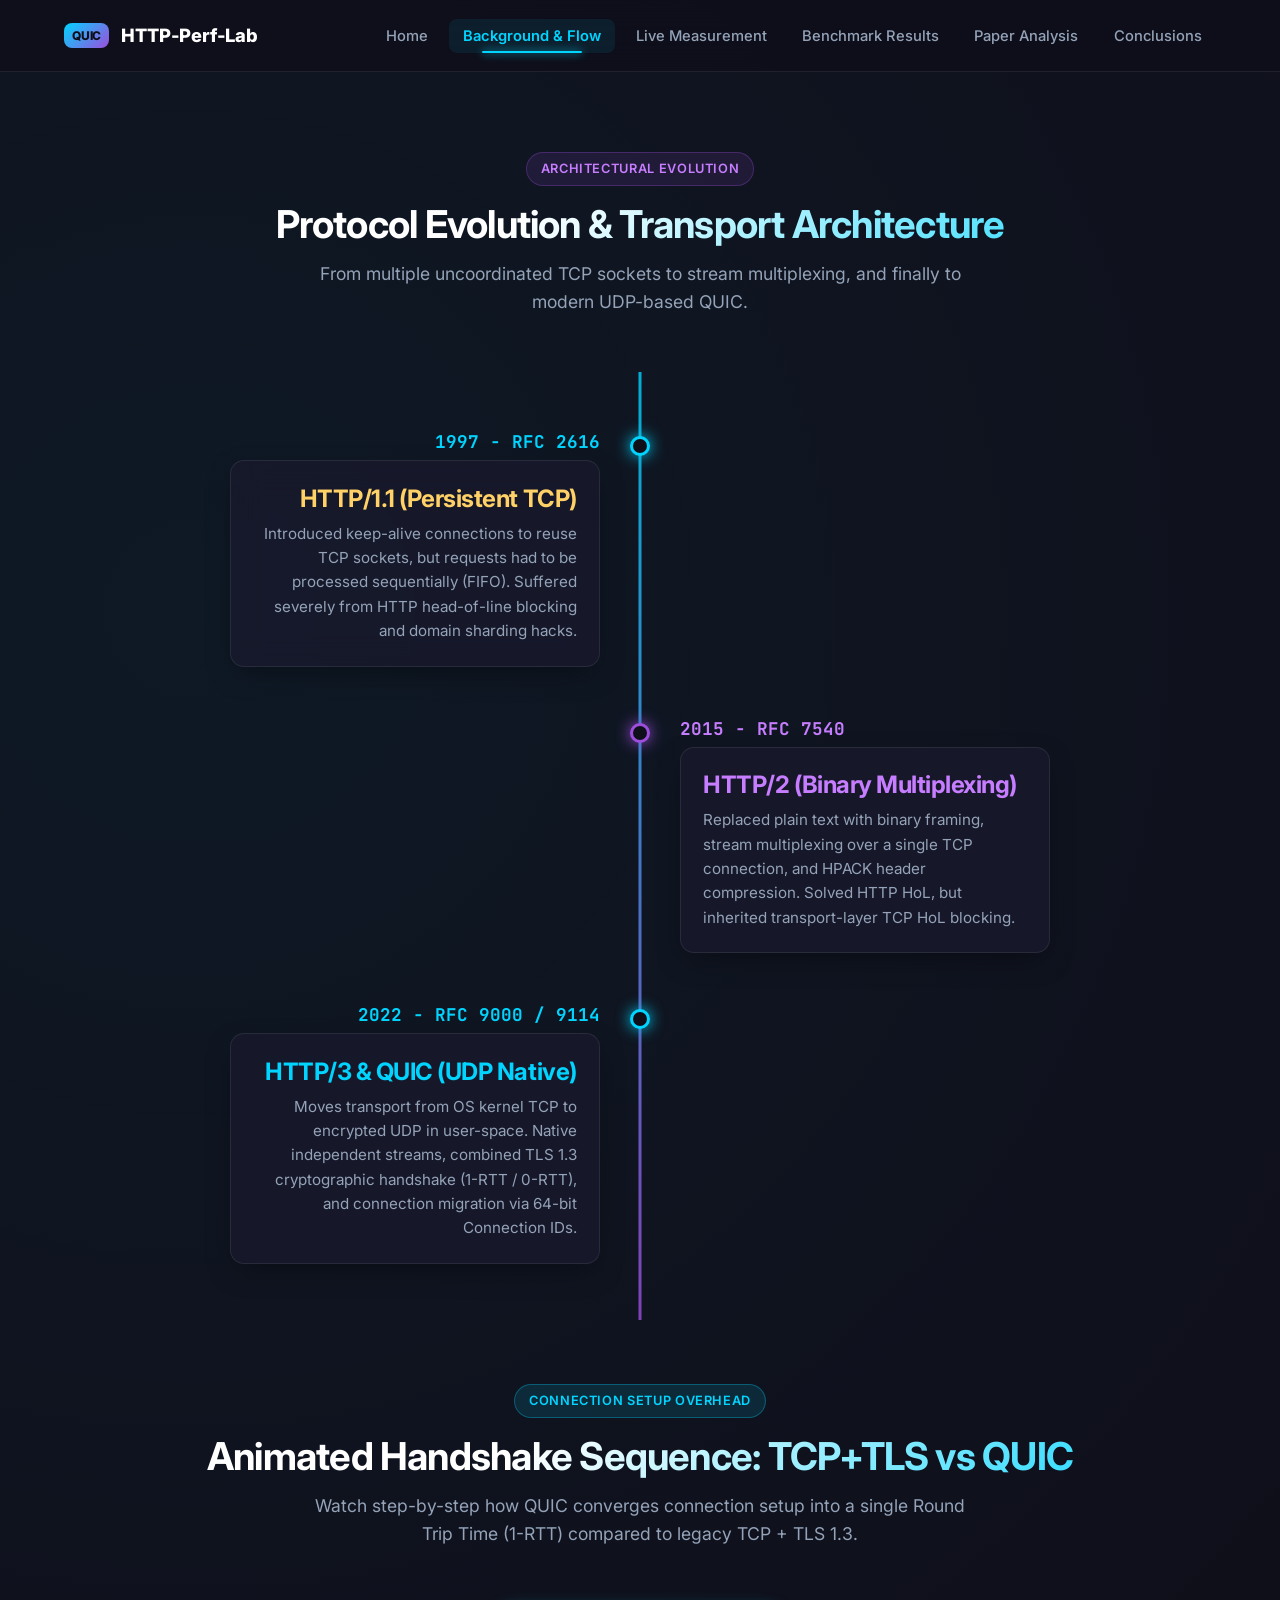
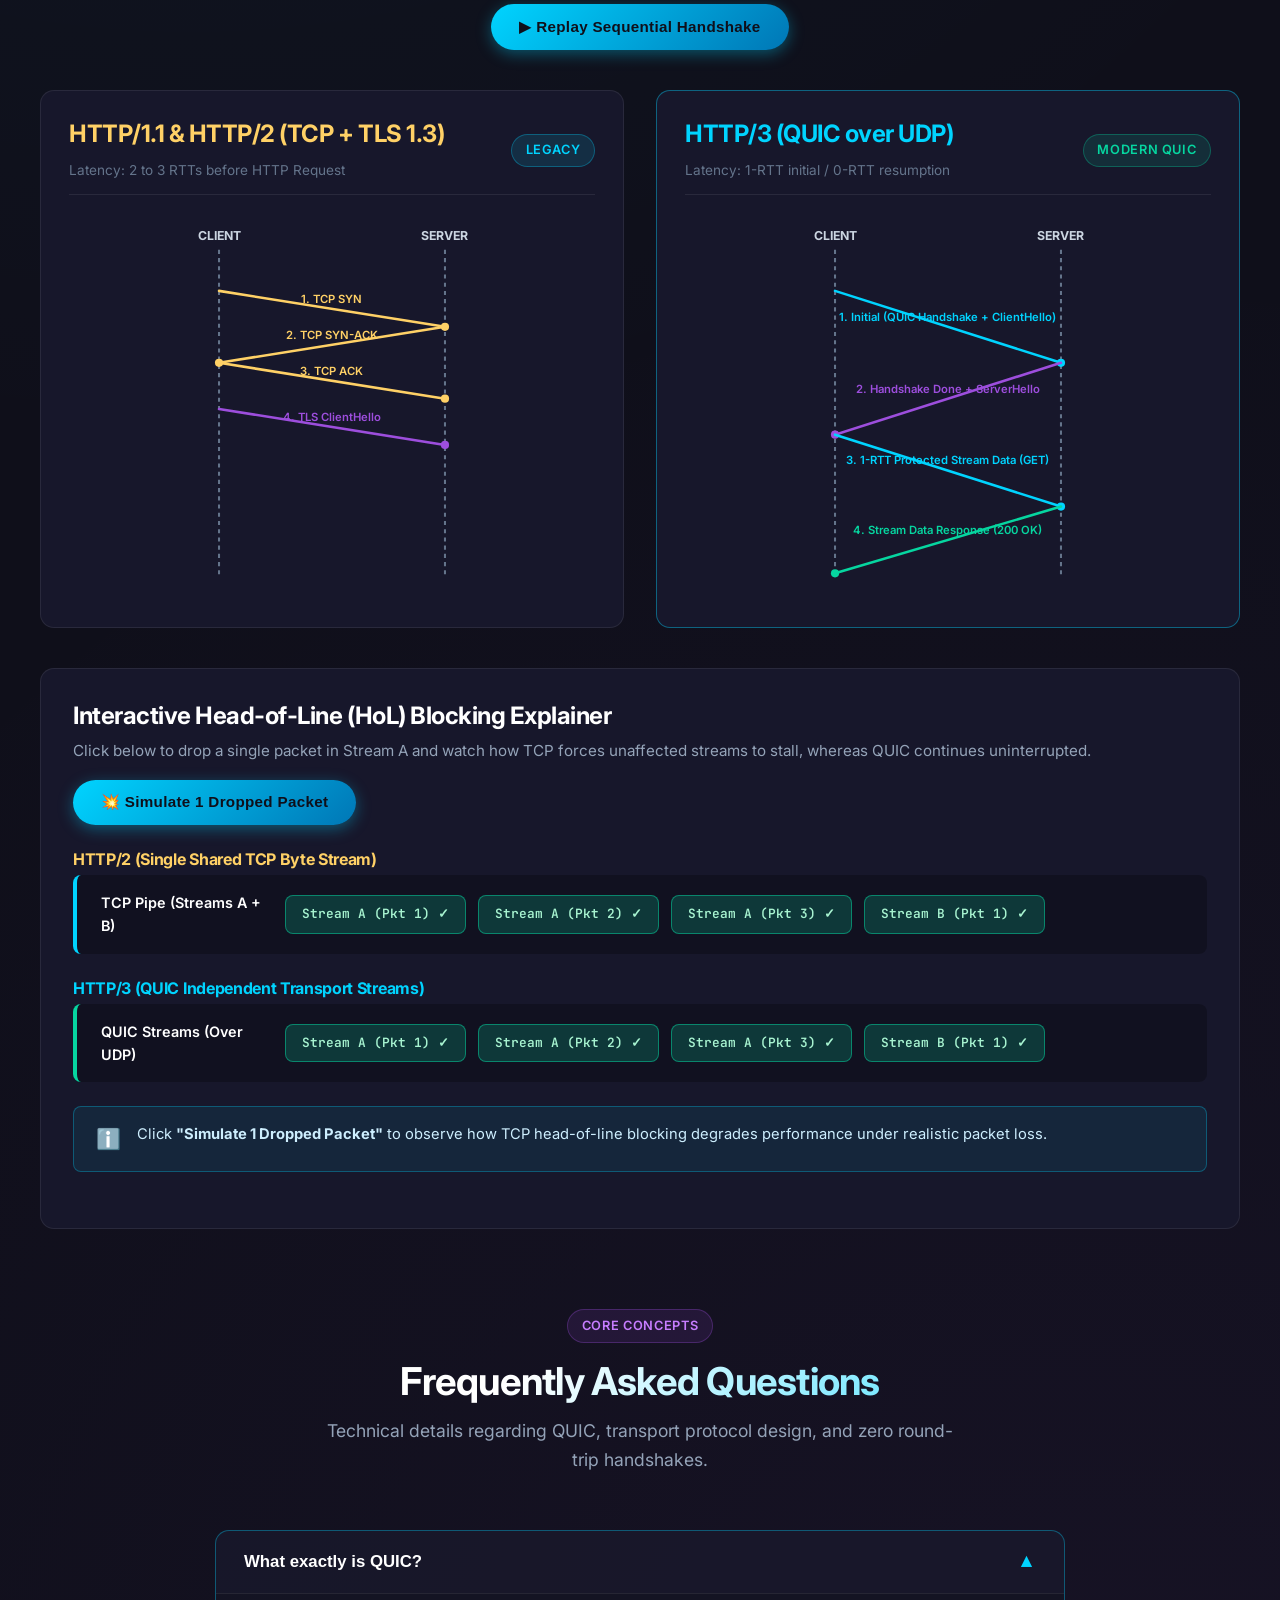
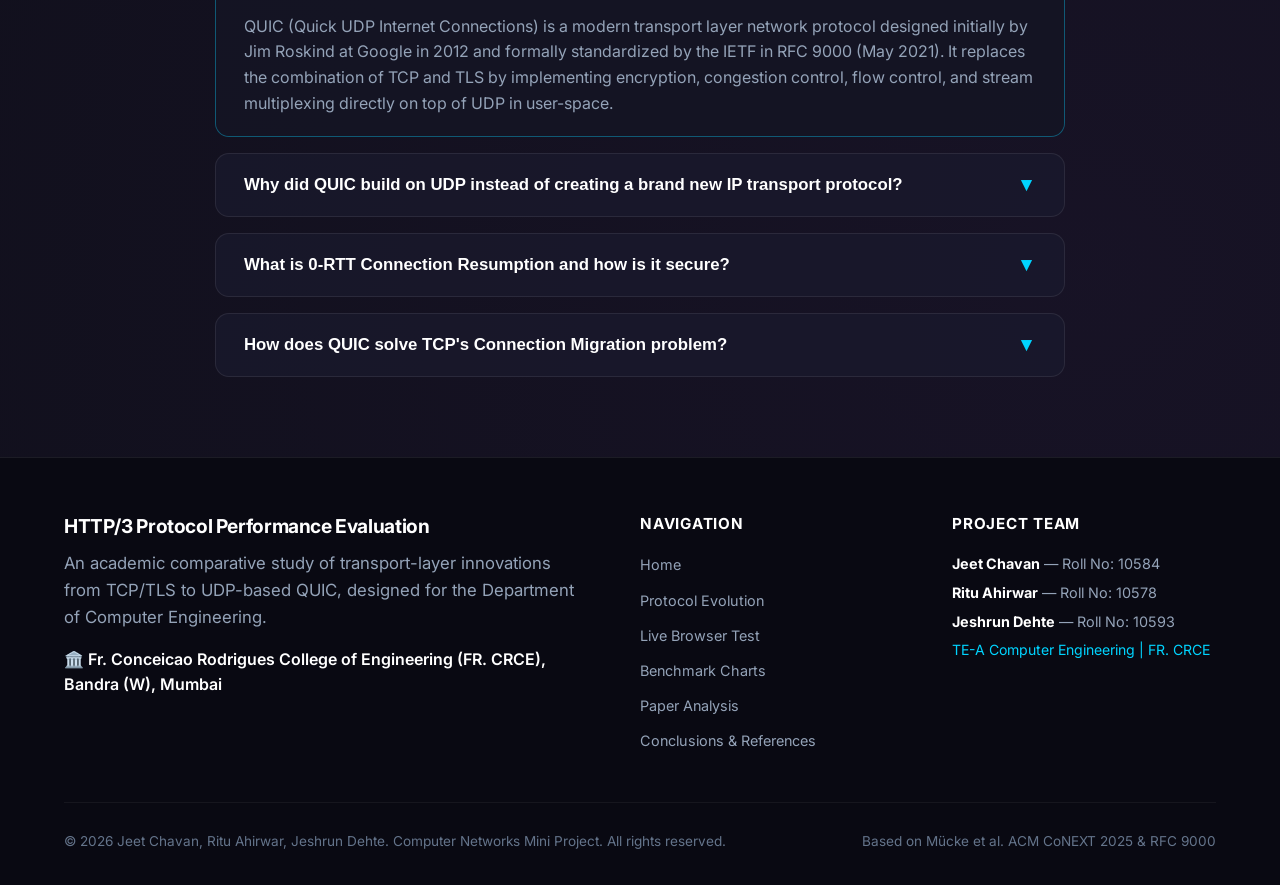
==== background.html @ 721e8af0 "Initial Commit" ====
<!DOCTYPE html>
<html lang="en">
<head>
  <meta charset="UTF-8">
  <meta name="viewport" content="width=device-width, initial-scale=1.0">
  <title>Protocol Background & Handshakes | HTTP/1.1 vs HTTP/2 vs HTTP/3</title>
  <meta name="description" content="Detailed historical evolution, animated SVG connection handshakes (TCP+TLS vs QUIC), Head-of-line blocking simulator, and interactive FAQ.">
  <link rel="stylesheet" href="css/style.css">
</head>
<body>

  <!-- Sticky Navbar -->
  <header class="site-header">
    <div class="container nav-container">
      <a href="index.html" class="nav-brand">
        <span class="brand-badge">QUIC</span>
        <span>HTTP-Perf-Lab</span>
      </a>

      <button class="nav-toggle" aria-label="Toggle Navigation" aria-expanded="false">☰</button>

      <ul class="nav-links">
        <li><a href="index.html" class="nav-link">Home</a></li>
        <li><a href="background.html" class="nav-link">Background & Flow</a></li>
        <li><a href="live-demo.html" class="nav-link">Live Measurement</a></li>
        <li><a href="results.html" class="nav-link">Benchmark Results</a></li>
        <li><a href="research.html" class="nav-link">Paper Analysis</a></li>
        <li><a href="conclusion.html" class="nav-link">Conclusions</a></li>
      </ul>
    </div>
  </header>

  <main class="container section">
    <!-- Page Header -->
    <div class="section-title">
      <span class="badge badge-purple">Architectural Evolution</span>
      <h2>Protocol Evolution & Transport Architecture</h2>
      <p>From multiple uncoordinated TCP sockets to stream multiplexing, and finally to modern UDP-based QUIC.</p>
    </div>

    <!-- Timeline: 1997 to 2022 -->
    <div class="timeline">
      <!-- Item 1: HTTP/1.1 -->
      <div class="timeline-item left">
        <div class="timeline-dot"></div>
        <div class="timeline-year">1997 - RFC 2616</div>
        <div class="glass-card" style="padding:1.4rem;">
          <h3 style="color:#ffd166;">HTTP/1.1 (Persistent TCP)</h3>
          <p style="margin:0; font-size:0.95rem;">
            Introduced keep-alive connections to reuse TCP sockets, but requests had to be processed sequentially (FIFO). Suffered severely from HTTP head-of-line blocking and domain sharding hacks.
          </p>
        </div>
      </div>

      <!-- Item 2: HTTP/2 -->
      <div class="timeline-item right">
        <div class="timeline-dot"></div>
        <div class="timeline-year">2015 - RFC 7540</div>
        <div class="glass-card" style="padding:1.4rem;">
          <h3 style="color:#c77dff;">HTTP/2 (Binary Multiplexing)</h3>
          <p style="margin:0; font-size:0.95rem;">
            Replaced plain text with binary framing, stream multiplexing over a single TCP connection, and HPACK header compression. Solved HTTP HoL, but inherited transport-layer TCP HoL blocking.
          </p>
        </div>
      </div>

      <!-- Item 3: HTTP/3 -->
      <div class="timeline-item left">
        <div class="timeline-dot"></div>
        <div class="timeline-year">2022 - RFC 9000 / 9114</div>
        <div class="glass-card" style="padding:1.4rem;">
          <h3 style="color:var(--accent-cyan);">HTTP/3 & QUIC (UDP Native)</h3>
          <p style="margin:0; font-size:0.95rem;">
            Moves transport from OS kernel TCP to encrypted UDP in user-space. Native independent streams, combined TLS 1.3 cryptographic handshake (1-RTT / 0-RTT), and connection migration via 64-bit Connection IDs.
          </p>
        </div>
      </div>
    </div>

    <!-- Animated SVG Handshake Comparison -->
    <div class="section-title" style="margin-top: 4rem;">
      <span class="badge">Connection Setup Overhead</span>
      <h2>Animated Handshake Sequence: TCP+TLS vs QUIC</h2>
      <p>Watch step-by-step how QUIC converges connection setup into a single Round Trip Time (1-RTT) compared to legacy TCP + TLS 1.3.</p>
    </div>

    <div style="text-align:center; margin-bottom:1.5rem;">
      <button class="btn btn-primary" id="replay-handshake-btn">▶ Replay Sequential Handshake</button>
    </div>

    <div class="diagram-container">
      <!-- TCP + TLS Box -->
      <div class="diagram-box">
        <div class="diagram-header">
          <div>
            <h3 style="color:#ffd166;">HTTP/1.1 & HTTP/2 (TCP + TLS 1.3)</h3>
            <span style="font-size:0.85rem; color:var(--text-dim);">Latency: 2 to 3 RTTs before HTTP Request</span>
          </div>
          <span class="badge">Legacy</span>
        </div>

        <div class="diagram-svg-wrap">
          <svg id="tcp-handshake-svg" class="diagram-svg" viewBox="0 0 350 370">
            <!-- Client Line -->
            <line x1="65" y1="30" x2="65" y2="350" stroke="#64748b" stroke-width="2" stroke-dasharray="4" />
            <text x="65" y="20" fill="#cbd5e1" font-size="12" font-weight="700" text-anchor="middle">CLIENT</text>

            <!-- Server Line -->
            <line x1="285" y1="30" x2="285" y2="350" stroke="#64748b" stroke-width="2" stroke-dasharray="4" />
            <text x="285" y="20" fill="#cbd5e1" font-size="12" font-weight="700" text-anchor="middle">SERVER</text>

            <!-- Dynamic Animated Arrows injected here -->
            <g class="dynamic-arrows"></g>
          </svg>
        </div>
      </div>

      <!-- QUIC Handshake Box -->
      <div class="diagram-box" style="border-color: rgba(0, 212, 255, 0.4);">
        <div class="diagram-header">
          <div>
            <h3 style="color:var(--accent-cyan);">HTTP/3 (QUIC over UDP)</h3>
            <span style="font-size:0.85rem; color:var(--text-dim);">Latency: 1-RTT initial / 0-RTT resumption</span>
          </div>
          <span class="badge badge-green">Modern QUIC</span>
        </div>

        <div class="diagram-svg-wrap">
          <svg id="quic-handshake-svg" class="diagram-svg" viewBox="0 0 350 370">
            <!-- Client Line -->
            <line x1="65" y1="30" x2="65" y2="350" stroke="#64748b" stroke-width="2" stroke-dasharray="4" />
            <text x="65" y="20" fill="#cbd5e1" font-size="12" font-weight="700" text-anchor="middle">CLIENT</text>

            <!-- Server Line -->
            <line x1="285" y1="30" x2="285" y2="350" stroke="#64748b" stroke-width="2" stroke-dasharray="4" />
            <text x="285" y="20" fill="#cbd5e1" font-size="12" font-weight="700" text-anchor="middle">SERVER</text>

            <!-- Dynamic Animated Arrows injected here -->
            <g class="dynamic-arrows"></g>
          </svg>
        </div>
      </div>
    </div>

    <!-- Head of Line (HoL) Blocking Interactive Explainer -->
    <div class="hol-container">
      <div style="display:flex; justify-content:space-between; align-items:center; flex-wrap:wrap; gap:1rem;">
        <div>
          <h3>Interactive Head-of-Line (HoL) Blocking Explainer</h3>
          <p style="margin:0; font-size:0.95rem;">
            Click below to drop a single packet in Stream A and watch how TCP forces unaffected streams to stall, whereas QUIC continues uninterrupted.
          </p>
        </div>
        <button class="btn btn-primary" id="simulate-loss-btn">💥 Simulate 1 Dropped Packet</button>
      </div>

      <div class="hol-streams">
        <div>
          <h4 style="color:#ffd166; font-size:1rem; margin-bottom:0.4rem;">HTTP/2 (Single Shared TCP Byte Stream)</h4>
          <div class="stream-row" id="h2-hol-stream">
            <div class="stream-label">TCP Pipe (Streams A + B)</div>
            <div class="stream-track">
              <div class="packet-pill packet-ok">Stream A (Pkt 1) ✓</div>
              <div class="packet-pill packet-ok">Stream A (Pkt 2) ✓</div>
              <div class="packet-pill packet-ok">Stream A (Pkt 3) ✓</div>
              <div class="packet-pill packet-ok">Stream B (Pkt 1) ✓</div>
            </div>
          </div>
        </div>

        <div>
          <h4 style="color:var(--accent-cyan); font-size:1rem; margin-bottom:0.4rem;">HTTP/3 (QUIC Independent Transport Streams)</h4>
          <div class="stream-row" id="h3-hol-stream" style="border-left-color: var(--accent-green);">
            <div class="stream-label">QUIC Streams (Over UDP)</div>
            <div class="stream-track">
              <div class="packet-pill packet-ok">Stream A (Pkt 1) ✓</div>
              <div class="packet-pill packet-ok">Stream A (Pkt 2) ✓</div>
              <div class="packet-pill packet-ok">Stream A (Pkt 3) ✓</div>
              <div class="packet-pill packet-ok">Stream B (Pkt 1) ✓</div>
            </div>
          </div>
        </div>
      </div>

      <div class="alert-box" id="hol-status-note" style="margin-top:1.5rem;">
        <span class="alert-icon">ℹ️</span>
        <div>Click <strong>"Simulate 1 Dropped Packet"</strong> to observe how TCP head-of-line blocking degrades performance under realistic packet loss.</div>
      </div>
    </div>

    <!-- Accordion FAQ -->
    <div class="section-title" style="margin-top: 5rem;">
      <span class="badge badge-purple">Core Concepts</span>
      <h2>Frequently Asked Questions</h2>
      <p>Technical details regarding QUIC, transport protocol design, and zero round-trip handshakes.</p>
    </div>

    <div class="faq-list">
      <div class="faq-item active">
        <button class="faq-question">
          <span>What exactly is QUIC?</span>
          <span class="faq-icon">▼</span>
        </button>
        <div class="faq-answer">
          QUIC (Quick UDP Internet Connections) is a modern transport layer network protocol designed initially by Jim Roskind at Google in 2012 and formally standardized by the IETF in RFC 9000 (May 2021). It replaces the combination of TCP and TLS by implementing encryption, congestion control, flow control, and stream multiplexing directly on top of UDP in user-space.
        </div>
      </div>

      <div class="faq-item">
        <button class="faq-question">
          <span>Why did QUIC build on UDP instead of creating a brand new IP transport protocol?</span>
          <span class="faq-icon">▼</span>
        </button>
        <div class="faq-answer">
          The public internet suffers from "protocol ossification": middleboxes (firewalls, NAT gateways, stateful routers) across ISPs drop any IP protocol numbers other than 6 (TCP) and 17 (UDP). Creating a new transport protocol (like SCTP) would cause up to 30-50% connection drop rates globally. By encapsulating traffic in UDP packets, QUIC traverses existing internet infrastructure seamlessly without requiring hardware firmware upgrades across millions of routers.
        </div>
      </div>

      <div class="faq-item">
        <button class="faq-question">
          <span>What is 0-RTT Connection Resumption and how is it secure?</span>
          <span class="faq-icon">▼</span>
        </button>
        <div class="faq-answer">
          0-RTT (Zero Round-Trip Time) allows a returning client to transmit encrypted application data (like an HTTP GET request) inside the very first packet sent to the server. It utilizes cryptographic session tickets and pre-shared keys (PSK) cached from a previous TLS 1.3 handshake. While 0-RTT is vulnerable to replay attacks, QUIC servers mitigate this by restricting 0-RTT strictly to idempotent requests or implementing short anti-replay server timestamps.
        </div>
      </div>

      <div class="faq-item">
        <button class="faq-question">
          <span>How does QUIC solve TCP's Connection Migration problem?</span>
          <span class="faq-icon">▼</span>
        </button>
        <div class="faq-answer">
          TCP identifies connections by a 4-tuple: (Source IP, Source Port, Dest IP, Dest Port). When a mobile device switches from Wi-Fi to 4G/5G, its IP changes, forcibly terminating the TCP socket and requiring full renegotiation. QUIC uses a 64-bit Connection ID (CID) independent of IP and port numbers. Even if the client's network interface switches, the CID remains valid, allowing active video streams or downloads to continue uninterrupted.
        </div>
      </div>
    </div>
  </main>

  <!-- FR. CRCE Footer -->
  <footer class="site-footer">
    <div class="container">
      <div class="footer-grid">
        <div class="footer-brand">
          <h4>HTTP/3 Protocol Performance Evaluation</h4>
          <p>An academic comparative study of transport-layer innovations from TCP/TLS to UDP-based QUIC, designed for the Department of Computer Engineering.</p>
          <div class="crce-badge">
            🏛️ Fr. Conceicao Rodrigues College of Engineering (FR. CRCE), Bandra (W), Mumbai
          </div>
        </div>

        <div class="footer-links">
          <h5>Navigation</h5>
          <ul>
            <li><a href="index.html">Home</a></li>
            <li><a href="background.html">Protocol Evolution</a></li>
            <li><a href="live-demo.html">Live Browser Test</a></li>
            <li><a href="results.html">Benchmark Charts</a></li>
            <li><a href="research.html">Paper Analysis</a></li>
            <li><a href="conclusion.html">Conclusions & References</a></li>
          </ul>
        </div>

        <div class="footer-contact">
          <h5>Project Team</h5>
          <p style="font-size:0.9rem; margin-bottom:0.35rem;"><strong style="color:#fff;">Jeet Chavan</strong> — Roll No: 10584</p>
          <p style="font-size:0.9rem; margin-bottom:0.35rem;"><strong style="color:#fff;">Ritu Ahirwar</strong> — Roll No: 10578</p>
          <p style="font-size:0.9rem; margin-bottom:0.35rem;"><strong style="color:#fff;">Jeshrun Dehte</strong> — Roll No: 10593</p>
          <p style="font-size:0.88rem; margin-top:0.4rem; color:var(--accent-cyan);">TE-A Computer Engineering | FR. CRCE</p>
        </div>
      </div>

      <div class="footer-bottom">
        <div>&copy; 2026 Jeet Chavan, Ritu Ahirwar, Jeshrun Dehte. Computer Networks Mini Project. All rights reserved.</div>
        <div>Based on Mücke et al. ACM CoNEXT 2025 & RFC 9000</div>
      </div>
    </div>
  </footer>

  <script src="js/nav.js"></script>
  <script src="js/animations.js"></script>
</body>
</html>
---- css/style.css ----
/* ==========================================================================
   HTTP/1.1 vs HTTP/2 vs HTTP/3 (QUIC) - Computer Networks Mini-Project
   Shared Design System & Theme
   Theme: High-contrast Dark (#0f0f1a) + Cyan (#00d4ff) + Violet/Indigo
   ========================================================================== */

@import url('https://fonts.googleapis.com/css2?family=Inter:wght@300;400;500;600;700;800&family=JetBrains+Mono:wght@400;500;700&display=swap');

:root {
  --bg-primary: #0f0f1a;
  --bg-secondary: #17172b;
  --bg-card: rgba(26, 26, 46, 0.7);
  --bg-card-hover: rgba(35, 35, 62, 0.85);
  --bg-glass: rgba(18, 18, 35, 0.75);
  --border-glass: rgba(255, 255, 255, 0.08);
  --border-accent: rgba(0, 212, 255, 0.35);

  --accent-cyan: #00d4ff;
  --accent-cyan-glow: rgba(0, 212, 255, 0.4);
  --accent-purple: #9d4edd;
  --accent-pink: #f72585;
  --accent-green: #06d6a0;
  --accent-yellow: #ffd166;
  --accent-red: #ef476f;

  --text-main: #f0f4fc;
  --text-muted: #94a3b8;
  --text-dim: #64748b;

  --shadow-card: 0 10px 30px -10px rgba(0, 0, 0, 0.5);
  --shadow-glow: 0 0 25px rgba(0, 212, 255, 0.25);
  --shadow-glow-purple: 0 0 25px rgba(157, 78, 221, 0.25);

  --font-main: 'Inter', -apple-system, BlinkMacSystemFont, 'Segoe UI', Roboto, sans-serif;
  --font-mono: 'JetBrains Mono', monospace;

  --nav-height: 72px;
  --radius-sm: 8px;
  --radius-md: 14px;
  --radius-lg: 20px;
  --radius-full: 9999px;

  --transition-fast: 0.2s ease;
  --transition-smooth: 0.35s cubic-bezier(0.16, 1, 0.3, 1);
}

/* Base Reset */
*, *::before, *::after {
  box-sizing: border-box;
  margin: 0;
  padding: 0;
}

html {
  scroll-behavior: smooth;
  font-size: 16px;
}

body {
  background-color: var(--bg-primary);
  color: var(--text-main);
  font-family: var(--font-main);
  line-height: 1.6;
  min-height: 100vh;
  display: flex;
  flex-direction: column;
  overflow-x: hidden;
  background-image: 
    radial-gradient(circle at 15% 15%, rgba(0, 212, 255, 0.05) 0%, transparent 40%),
    radial-gradient(circle at 85% 85%, rgba(157, 78, 221, 0.06) 0%, transparent 45%);
}

/* Typography */
h1, h2, h3, h4, h5, h6 {
  color: #ffffff;
  font-weight: 700;
  line-height: 1.25;
  letter-spacing: -0.02em;
}

h1 { font-size: clamp(2.2rem, 4.5vw, 3.6rem); }
h2 { font-size: clamp(1.75rem, 3vw, 2.4rem); margin-bottom: 0.75rem; }
h3 { font-size: clamp(1.25rem, 2vw, 1.5rem); margin-bottom: 0.5rem; }

p {
  color: var(--text-muted);
  margin-bottom: 1rem;
  font-size: 1.05rem;
}

a {
  color: var(--accent-cyan);
  text-decoration: none;
  transition: all var(--transition-fast);
}

a:hover {
  color: #70e2ff;
  text-shadow: 0 0 10px var(--accent-cyan-glow);
}

/* Container & Layout */
.container {
  width: 100%;
  max-width: 1200px;
  margin: 0 auto;
  padding: 0 1.5rem;
}

.section {
  padding: 5rem 0;
  position: relative;
}

.section-title {
  text-align: center;
  margin-bottom: 3.5rem;
}

.section-title .badge {
  display: inline-flex;
  margin-bottom: 0.9rem;
}

.section-title h2 {
  display: block;
  width: 100%;
  background: linear-gradient(135deg, #ffffff 40%, var(--accent-cyan) 100%);
  -webkit-background-clip: text;
  -webkit-text-fill-color: transparent;
}

.section-title p {
  max-width: 650px;
  margin: 0.75rem auto 0;
  font-size: 1.1rem;
}

/* Glass Card */
.glass-card {
  background: var(--bg-card);
  backdrop-filter: blur(16px);
  -webkit-backdrop-filter: blur(16px);
  border: 1px solid var(--border-glass);
  border-radius: var(--radius-md);
  padding: 2rem;
  box-shadow: var(--shadow-card);
  transition: transform var(--transition-smooth), border-color var(--transition-smooth), box-shadow var(--transition-smooth);
}

.glass-card:hover {
  border-color: var(--border-accent);
  transform: translateY(-4px);
  box-shadow: var(--shadow-card), var(--shadow-glow);
}

/* Badge & Tag */
.badge {
  display: inline-flex;
  align-items: center;
  gap: 0.4rem;
  padding: 0.35rem 0.85rem;
  border-radius: var(--radius-full);
  font-size: 0.8rem;
  font-weight: 600;
  text-transform: uppercase;
  letter-spacing: 0.05em;
  background: rgba(0, 212, 255, 0.12);
  color: var(--accent-cyan);
  border: 1px solid rgba(0, 212, 255, 0.3);
}

.badge-purple {
  background: rgba(157, 78, 221, 0.12);
  color: #c77dff;
  border-color: rgba(157, 78, 221, 0.3);
}

.badge-green {
  background: rgba(6, 214, 160, 0.12);
  color: var(--accent-green);
  border-color: rgba(6, 214, 160, 0.3);
}

/* Buttons */
.btn {
  display: inline-flex;
  align-items: center;
  justify-content: center;
  gap: 0.6rem;
  padding: 0.85rem 1.75rem;
  border-radius: var(--radius-full);
  font-weight: 600;
  font-size: 0.95rem;
  letter-spacing: 0.02em;
  cursor: pointer;
  border: none;
  transition: all var(--transition-smooth);
  text-decoration: none;
}

.btn-primary {
  background: linear-gradient(135deg, #00d4ff, #0077b6);
  color: #0f0f1a;
  font-weight: 700;
  box-shadow: 0 4px 15px rgba(0, 212, 255, 0.35);
}

.btn-primary:hover {
  background: linear-gradient(135deg, #33dcff, #0096c7);
  box-shadow: 0 6px 25px rgba(0, 212, 255, 0.55);
  transform: translateY(-2px);
  color: #05050d;
}

.btn-secondary {
  background: rgba(255, 255, 255, 0.06);
  color: var(--text-main);
  border: 1px solid var(--border-glass);
}

.btn-secondary:hover {
  background: rgba(255, 255, 255, 0.12);
  border-color: rgba(255, 255, 255, 0.2);
  color: #ffffff;
  transform: translateY(-2px);
}

.btn-disabled {
  opacity: 0.4;
  cursor: not-allowed;
  pointer-events: none;
}

/* ==========================================================================
   Navbar
   ========================================================================== */
.site-header {
  position: sticky;
  top: 0;
  left: 0;
  width: 100%;
  height: var(--nav-height);
  background: rgba(15, 15, 26, 0.85);
  backdrop-filter: blur(20px);
  -webkit-backdrop-filter: blur(20px);
  border-bottom: 1px solid var(--border-glass);
  z-index: 1000;
  transition: all var(--transition-fast);
}

.site-header.scrolled {
  box-shadow: 0 10px 30px rgba(0, 0, 0, 0.4);
  background: rgba(15, 15, 26, 0.95);
}

.nav-container {
  display: flex;
  align-items: center;
  justify-content: space-between;
  height: 100%;
}

.nav-brand {
  display: flex;
  align-items: center;
  gap: 0.75rem;
  font-weight: 800;
  font-size: 1.15rem;
  color: #ffffff;
  letter-spacing: -0.01em;
}

.nav-brand .brand-badge {
  background: linear-gradient(135deg, var(--accent-cyan), var(--accent-purple));
  color: #0f0f1a;
  font-size: 0.75rem;
  font-weight: 800;
  padding: 0.2rem 0.5rem;
  border-radius: var(--radius-sm);
}

.nav-links {
  display: flex;
  align-items: center;
  list-style: none;
  gap: 0.4rem;
}

.nav-link {
  color: var(--text-muted);
  font-size: 0.92rem;
  font-weight: 500;
  padding: 0.5rem 0.9rem;
  border-radius: var(--radius-sm);
  transition: all var(--transition-fast);
  position: relative;
}

.nav-link:hover {
  color: #ffffff;
  background: rgba(255, 255, 255, 0.05);
}

.nav-link.active {
  color: var(--accent-cyan);
  background: rgba(0, 212, 255, 0.08);
  font-weight: 600;
}

.nav-link.active::after {
  content: '';
  position: absolute;
  bottom: 0;
  left: 20%;
  width: 60%;
  height: 2px;
  background: var(--accent-cyan);
  border-radius: 2px;
  box-shadow: 0 0 8px var(--accent-cyan);
}

.nav-toggle {
  display: none;
  background: none;
  border: none;
  color: var(--text-main);
  font-size: 1.5rem;
  cursor: pointer;
  padding: 0.5rem;
}

/* ==========================================================================
   Hero Section & Particle Simulation
   ========================================================================== */
.hero {
  position: relative;
  min-height: calc(100vh - var(--nav-height));
  display: flex;
  align-items: center;
  padding: 3rem 0;
  overflow: hidden;
}

.particles-bg {
  position: absolute;
  top: 0;
  left: 0;
  width: 100%;
  height: 100%;
  pointer-events: none;
  z-index: 0;
  opacity: 0.5;
}

.hero-content {
  position: relative;
  z-index: 1;
  display: flex;
  flex-direction: column;
  align-items: center;
  text-align: center;
  max-width: 900px;
  margin: 0 auto;
}

.hero-text {
  width: 100%;
}

.hero-text h1 {
  margin: 1rem 0;
}

.hero-text h1 .gradient-text {
  background: linear-gradient(135deg, #00d4ff 20%, #c77dff 80%);
  -webkit-background-clip: text;
  -webkit-text-fill-color: transparent;
}

.hero-subtitle {
  font-size: 1.2rem;
  line-height: 1.6;
  color: #cbd5e1;
  margin-bottom: 2rem;
}

.hero-actions {
  display: flex;
  gap: 1rem;
  flex-wrap: wrap;
  justify-content: center;
  margin-bottom: 2.5rem;
}

/* Student Profile Card */
.student-card {
  background: linear-gradient(145deg, rgba(26, 26, 46, 0.9), rgba(18, 18, 35, 0.95));
  border: 1px solid rgba(0, 212, 255, 0.25);
  border-radius: var(--radius-lg);
  padding: 2.2rem;
  box-shadow: 0 20px 40px rgba(0, 0, 0, 0.6), 0 0 30px rgba(0, 212, 255, 0.1);
  position: relative;
  overflow: hidden;
}

.student-card::before {
  content: '';
  position: absolute;
  top: 0;
  left: 0;
  width: 100%;
  height: 4px;
  background: linear-gradient(90deg, var(--accent-cyan), var(--accent-purple), var(--accent-pink));
}

.student-header {
  display: flex;
  align-items: center;
  gap: 1.2rem;
  margin-bottom: 1.5rem;
}

.student-avatar {
  width: 60px;
  height: 60px;
  border-radius: 50%;
  background: linear-gradient(135deg, var(--accent-cyan), var(--accent-purple));
  display: flex;
  align-items: center;
  justify-content: center;
  font-size: 1.5rem;
  font-weight: 700;
  color: #0f0f1a;
  box-shadow: 0 0 20px rgba(0, 212, 255, 0.4);
}

.student-details h3 {
  font-size: 1.35rem;
  margin-bottom: 0.2rem;
}

.student-details p {
  margin: 0;
  font-size: 0.9rem;
  color: var(--accent-cyan);
  font-weight: 500;
}

.student-meta-list {
  list-style: none;
  display: flex;
  flex-direction: column;
  gap: 0.75rem;
  border-top: 1px solid var(--border-glass);
  padding-top: 1.25rem;
}

.student-meta-item {
  display: flex;
  justify-content: space-between;
  font-size: 0.92rem;
}

.student-meta-item span:first-child {
  color: var(--text-dim);
}

.student-meta-item span:last-child {
  color: #ffffff;
  font-weight: 600;
}

/* Quick Stats Section */
.stats-grid {
  display: grid;
  grid-template-columns: repeat(auto-fit, minmax(280px, 1fr));
  gap: 1.5rem;
  margin-top: 3rem;
}

.stat-card {
  padding: 2rem;
  text-align: center;
  position: relative;
  overflow: hidden;
}

.stat-value {
  font-size: 3rem;
  font-weight: 800;
  font-family: var(--font-mono);
  background: linear-gradient(135deg, var(--accent-cyan), #ffffff);
  -webkit-background-clip: text;
  -webkit-text-fill-color: transparent;
  line-height: 1.1;
  margin-bottom: 0.5rem;
}

.stat-card.purple .stat-value {
  background: linear-gradient(135deg, #c77dff, #ffffff);
  -webkit-background-clip: text;
  -webkit-text-fill-color: transparent;
}

.stat-card.green .stat-value {
  background: linear-gradient(135deg, var(--accent-green), #ffffff);
  -webkit-background-clip: text;
  -webkit-text-fill-color: transparent;
}

.stat-label {
  font-size: 1.05rem;
  font-weight: 600;
  color: #ffffff;
  margin-bottom: 0.25rem;
}

.stat-desc {
  font-size: 0.88rem;
  color: var(--text-muted);
  margin: 0;
}

/* ==========================================================================
   Timeline (Background Page)
   ========================================================================== */
.timeline {
  position: relative;
  max-width: 900px;
  margin: 3rem auto;
  padding: 2rem 0;
}

.timeline::before {
  content: '';
  position: absolute;
  top: 0;
  bottom: 0;
  left: 50%;
  width: 3px;
  background: linear-gradient(180deg, rgba(0, 212, 255, 0.8), rgba(157, 78, 221, 0.8));
  transform: translateX(-50%);
}

.timeline-item {
  position: relative;
  width: 50%;
  padding: 1.5rem 2.5rem;
}

.timeline-item.left {
  left: 0;
  text-align: right;
}

.timeline-item.right {
  left: 50%;
  text-align: left;
}

.timeline-dot {
  position: absolute;
  top: 2rem;
  width: 20px;
  height: 20px;
  background: var(--bg-primary);
  border: 3px solid var(--accent-cyan);
  border-radius: 50%;
  box-shadow: 0 0 15px var(--accent-cyan);
  z-index: 2;
}

.timeline-item.left .timeline-dot {
  right: -10px;
}

.timeline-item.right .timeline-dot {
  left: -10px;
  border-color: var(--accent-purple);
  box-shadow: 0 0 15px var(--accent-purple);
}

.timeline-year {
  font-family: var(--font-mono);
  font-size: 1.1rem;
  font-weight: 700;
  color: var(--accent-cyan);
  margin-bottom: 0.25rem;
}

.timeline-item.right .timeline-year {
  color: #c77dff;
}

/* ==========================================================================
   Handshake & HOL Visualizations
   ========================================================================== */
.diagram-container {
  display: grid;
  grid-template-columns: 1fr 1fr;
  gap: 2rem;
  margin: 2.5rem 0;
}

.diagram-box {
  background: var(--bg-secondary);
  border: 1px solid var(--border-glass);
  border-radius: var(--radius-md);
  padding: 1.75rem;
  position: relative;
}

.diagram-header {
  display: flex;
  justify-content: space-between;
  align-items: center;
  margin-bottom: 1.5rem;
  padding-bottom: 0.75rem;
  border-bottom: 1px solid var(--border-glass);
}

.diagram-svg-wrap {
  width: 100%;
  height: 380px;
  display: flex;
  align-items: center;
  justify-content: center;
  position: relative;
}

.diagram-svg {
  width: 100%;
  height: 100%;
}

.hol-container {
  background: var(--bg-secondary);
  border-radius: var(--radius-md);
  padding: 2rem;
  border: 1px solid var(--border-glass);
  margin-top: 2rem;
}

.hol-streams {
  display: flex;
  flex-direction: column;
  gap: 1.5rem;
  margin-top: 1.5rem;
}

.stream-row {
  display: flex;
  align-items: center;
  gap: 1.5rem;
  background: rgba(0, 0, 0, 0.25);
  padding: 1rem 1.5rem;
  border-radius: var(--radius-sm);
  border-left: 4px solid var(--accent-cyan);
}

.stream-label {
  width: 160px;
  font-size: 0.9rem;
  font-weight: 600;
  color: #ffffff;
}

.stream-track {
  flex: 1;
  display: flex;
  gap: 0.75rem;
  position: relative;
  overflow-x: auto;
  padding: 0.25rem 0;
}

.packet-pill {
  padding: 0.5rem 1rem;
  border-radius: var(--radius-sm);
  font-family: var(--font-mono);
  font-size: 0.8rem;
  font-weight: 600;
  display: flex;
  align-items: center;
  gap: 0.5rem;
  white-space: nowrap;
}

.packet-ok {
  background: rgba(6, 214, 160, 0.2);
  border: 1px solid rgba(6, 214, 160, 0.5);
  color: #a7f3d0;
}

.packet-lost {
  background: rgba(239, 71, 111, 0.25);
  border: 1px solid rgba(239, 71, 111, 0.8);
  color: #fda4af;
  animation: pulse-red 1.5s infinite;
}

.packet-blocked {
  background: rgba(255, 209, 102, 0.15);
  border: 1px dashed rgba(255, 209, 102, 0.5);
  color: #fde047;
  opacity: 0.6;
}

@keyframes pulse-red {
  0%, 100% { box-shadow: 0 0 5px rgba(239, 71, 111, 0.4); }
  50% { box-shadow: 0 0 18px rgba(239, 71, 111, 0.8); }
}

/* Accordion FAQ */
.faq-list {
  display: flex;
  flex-direction: column;
  gap: 1rem;
  max-width: 850px;
  margin: 2rem auto 0;
}

.faq-item {
  border: 1px solid var(--border-glass);
  border-radius: var(--radius-md);
  background: var(--bg-card);
  overflow: hidden;
  transition: border-color var(--transition-fast);
}

.faq-item.active {
  border-color: var(--border-accent);
}

.faq-question {
  width: 100%;
  display: flex;
  justify-content: space-between;
  align-items: center;
  padding: 1.25rem 1.75rem;
  background: none;
  border: none;
  color: #ffffff;
  font-size: 1.05rem;
  font-weight: 600;
  text-align: left;
  cursor: pointer;
}

.faq-icon {
  font-size: 1.2rem;
  color: var(--accent-cyan);
  transition: transform var(--transition-smooth);
}

.faq-item.active .faq-icon {
  transform: rotate(180deg);
}

.faq-answer {
  max-height: 0;
  overflow: hidden;
  transition: max-height 0.4s ease-out, padding 0.3s ease;
  background: rgba(15, 15, 26, 0.4);
  color: var(--text-muted);
}

.faq-item.active .faq-answer {
  max-height: 400px;
  padding: 1.25rem 1.75rem;
  border-top: 1px solid var(--border-glass);
}

/* ==========================================================================
   Live Demo Page Styles
   ========================================================================== */
.demo-control-bar {
  display: flex;
  flex-wrap: wrap;
  align-items: center;
  justify-content: space-between;
  gap: 1.5rem;
  padding: 1.5rem;
  background: var(--bg-card);
  border-radius: var(--radius-md);
  border: 1px solid var(--border-glass);
  margin-bottom: 2.5rem;
}

.protocol-buttons {
  display: flex;
  gap: 1rem;
  flex-wrap: wrap;
}

.btn-measure {
  padding: 0.85rem 1.4rem;
  font-weight: 600;
  border-radius: var(--radius-sm);
  display: flex;
  align-items: center;
  gap: 0.6rem;
  cursor: pointer;
  border: 1px solid transparent;
  transition: all var(--transition-fast);
  color: #fff;
}

.btn-http1 {
  background: #3a0ca3;
  border-color: #4cc9f0;
}
.btn-http1:hover {
  background: #4361ee;
  box-shadow: 0 0 15px rgba(67, 97, 238, 0.5);
}

.btn-http2 {
  background: #7209b7;
  border-color: #b5179e;
}
.btn-http2:hover {
  background: #8e15c4;
  box-shadow: 0 0 15px rgba(181, 23, 158, 0.5);
}

.btn-http3 {
  background: linear-gradient(135deg, #00b4d8, #0077b6);
  border-color: var(--accent-cyan);
}
.btn-http3:hover {
  background: linear-gradient(135deg, #00d4ff, #0096c7);
  box-shadow: 0 0 18px rgba(0, 212, 255, 0.6);
}

.metrics-cards-grid {
  display: grid;
  grid-template-columns: repeat(auto-fit, minmax(260px, 1fr));
  gap: 1.5rem;
  margin-bottom: 2.5rem;
}

.metric-card {
  background: var(--bg-card);
  border: 1px solid var(--border-glass);
  border-radius: var(--radius-md);
  padding: 1.75rem;
  position: relative;
  overflow: hidden;
}

.metric-card.active-test {
  border-color: var(--accent-cyan);
  box-shadow: 0 0 20px rgba(0, 212, 255, 0.2);
}

.metric-card-top {
  display: flex;
  justify-content: space-between;
  align-items: center;
  margin-bottom: 1.25rem;
}

.metric-card-top h3 {
  font-size: 1.2rem;
  margin: 0;
}

.metric-timing-breakdown {
  display: flex;
  flex-direction: column;
  gap: 0.65rem;
}

.timing-row {
  display: flex;
  justify-content: space-between;
  align-items: center;
  font-size: 0.88rem;
}

.timing-row span:first-child {
  color: var(--text-dim);
}

.timing-row span:last-child {
  font-family: var(--font-mono);
  font-weight: 600;
  color: #fff;
}

.timing-total {
  border-top: 1px solid var(--border-glass);
  padding-top: 0.75rem;
  margin-top: 0.5rem;
  font-size: 1rem;
}

.timing-total span:last-child {
  color: var(--accent-cyan);
  font-size: 1.2rem;
}

.fastest-pill {
  position: absolute;
  top: 1rem;
  right: 1rem;
  background: rgba(6, 214, 160, 0.2);
  color: var(--accent-green);
  border: 1px solid rgba(6, 214, 160, 0.5);
  padding: 0.2rem 0.6rem;
  border-radius: var(--radius-full);
  font-size: 0.72rem;
  font-weight: 700;
  text-transform: uppercase;
  display: none;
}

.fastest-pill.show {
  display: inline-block;
}

/* Comparison Table */
.table-responsive {
  width: 100%;
  overflow-x: auto;
  border-radius: var(--radius-md);
  border: 1px solid var(--border-glass);
  background: var(--bg-card);
}

.custom-table {
  width: 100%;
  border-collapse: collapse;
  text-align: left;
}

.custom-table th,
.custom-table td {
  padding: 1.1rem 1.4rem;
  border-bottom: 1px solid var(--border-glass);
}

.custom-table th {
  background: rgba(255, 255, 255, 0.03);
  color: #ffffff;
  font-weight: 600;
  font-size: 0.9rem;
  text-transform: uppercase;
  letter-spacing: 0.04em;
}

.custom-table tr:last-child td {
  border-bottom: none;
}

.custom-table tr:hover td {
  background: rgba(255, 255, 255, 0.02);
}

/* Note Alert */
.alert-box {
  background: rgba(0, 212, 255, 0.08);
  border: 1px solid rgba(0, 212, 255, 0.3);
  border-radius: var(--radius-sm);
  padding: 1rem 1.4rem;
  display: flex;
  align-items: flex-start;
  gap: 1rem;
  margin: 1.5rem 0;
  font-size: 0.92rem;
  color: #cdeefe;
}

.alert-box .alert-icon {
  font-size: 1.25rem;
  color: var(--accent-cyan);
}

/* ==========================================================================
   Results Page Charts
   ========================================================================== */
.results-header-actions {
  display: flex;
  align-items: center;
  justify-content: space-between;
  margin-bottom: 2.5rem;
  flex-wrap: wrap;
  gap: 1rem;
}

.toggle-group {
  display: inline-flex;
  background: var(--bg-secondary);
  padding: 0.35rem;
  border-radius: var(--radius-full);
  border: 1px solid var(--border-glass);
}

.toggle-btn {
  padding: 0.55rem 1.25rem;
  background: none;
  border: none;
  color: var(--text-muted);
  font-size: 0.88rem;
  font-weight: 600;
  border-radius: var(--radius-full);
  cursor: pointer;
  transition: all var(--transition-fast);
}

.toggle-btn.active {
  background: var(--accent-cyan);
  color: #0f0f1a;
  box-shadow: 0 2px 10px rgba(0, 212, 255, 0.4);
}

.charts-grid {
  display: grid;
  grid-template-columns: repeat(2, 1fr);
  gap: 2rem;
}

.chart-card {
  background: var(--bg-card);
  border: 1px solid var(--border-glass);
  border-radius: var(--radius-md);
  padding: 1.75rem;
  position: relative;
}

.chart-card h3 {
  font-size: 1.15rem;
  margin-bottom: 0.3rem;
}

.chart-desc {
  font-size: 0.85rem;
  color: var(--text-dim);
  margin-bottom: 1.25rem;
}

.chart-wrapper {
  position: relative;
  height: 320px;
  width: 100%;
}

/* ==========================================================================
   Research & Paper Page
   ========================================================================== */
.paper-citation-card {
  background: linear-gradient(135deg, rgba(23, 23, 43, 0.95), rgba(15, 15, 26, 0.95));
  border: 1px solid rgba(0, 212, 255, 0.3);
  border-radius: var(--radius-lg);
  padding: 2.5rem;
  box-shadow: var(--shadow-card);
  margin-bottom: 3.5rem;
  position: relative;
}

.paper-citation-card::after {
  content: '"';
  position: absolute;
  top: 1rem;
  right: 2rem;
  font-size: 6rem;
  color: rgba(255, 255, 255, 0.04);
  font-family: serif;
  line-height: 1;
  pointer-events: none;
}

.paper-title {
  font-size: 1.6rem;
  color: #ffffff;
  margin-bottom: 0.5rem;
}

.paper-meta {
  color: var(--accent-cyan);
  font-family: var(--font-mono);
  font-size: 0.9rem;
  margin-bottom: 1.5rem;
}

.quote-box {
  border-left: 3px solid var(--accent-cyan);
  padding-left: 1.25rem;
  font-style: italic;
  color: #e2e8f0;
  font-size: 1.05rem;
  margin: 1.5rem 0;
}

.methodology-grid {
  display: grid;
  grid-template-columns: repeat(3, 1fr);
  gap: 1.5rem;
  margin-bottom: 3rem;
}

.methodology-item {
  background: var(--bg-secondary);
  border: 1px solid var(--border-glass);
  border-radius: var(--radius-md);
  padding: 1.5rem;
}

.methodology-item h4 {
  color: var(--accent-cyan);
  margin-bottom: 0.5rem;
  display: flex;
  align-items: center;
  gap: 0.5rem;
}

/* ==========================================================================
   Conclusion Page
   ========================================================================== */
.takeaways-grid {
  display: grid;
  grid-template-columns: repeat(3, 1fr);
  gap: 2rem;
  margin-bottom: 3.5rem;
}

.takeaway-card {
  background: var(--bg-card);
  border: 1px solid var(--border-glass);
  border-radius: var(--radius-md);
  padding: 2.2rem 1.8rem;
  position: relative;
  transition: all var(--transition-smooth);
}

.takeaway-card:hover {
  transform: translateY(-6px);
  border-color: var(--accent-cyan);
  box-shadow: 0 15px 35px rgba(0, 0, 0, 0.5), var(--shadow-glow);
}

.takeaway-number {
  font-size: 2.5rem;
  font-weight: 800;
  font-family: var(--font-mono);
  color: rgba(255, 255, 255, 0.12);
  line-height: 1;
  position: absolute;
  top: 1.5rem;
  right: 1.5rem;
}

.takeaway-icon {
  font-size: 2.2rem;
  margin-bottom: 1.25rem;
  display: inline-block;
}

.takeaway-card h3 {
  font-size: 1.2rem;
  margin-bottom: 0.75rem;
}

.references-list {
  list-style: none;
  display: flex;
  flex-direction: column;
  gap: 1.2rem;
}

.reference-item {
  background: var(--bg-secondary);
  border: 1px solid var(--border-glass);
  padding: 1.25rem 1.5rem;
  border-radius: var(--radius-sm);
  font-size: 0.92rem;
  line-height: 1.6;
}

.reference-item strong {
  color: var(--accent-cyan);
}

/* ==========================================================================
   Footer
   ========================================================================== */
.site-footer {
  margin-top: auto;
  background: #090912;
  border-top: 1px solid var(--border-glass);
  padding: 3.5rem 0 2rem;
  color: var(--text-muted);
}

.footer-grid {
  display: grid;
  grid-template-columns: 2fr 1fr 1fr;
  gap: 3rem;
  margin-bottom: 3rem;
}

.footer-brand h4 {
  color: #fff;
  font-size: 1.2rem;
  margin-bottom: 0.75rem;
}

.footer-links h5,
.footer-contact h5 {
  color: #ffffff;
  font-size: 0.95rem;
  text-transform: uppercase;
  letter-spacing: 0.05em;
  margin-bottom: 1.2rem;
}

.footer-links ul {
  list-style: none;
  display: flex;
  flex-direction: column;
  gap: 0.6rem;
}

.footer-links a {
  color: var(--text-muted);
  font-size: 0.9rem;
}

.footer-links a:hover {
  color: var(--accent-cyan);
  padding-left: 4px;
}

.footer-bottom {
  border-top: 1px solid rgba(255, 255, 255, 0.05);
  padding-top: 1.75rem;
  text-align: center;
  font-size: 0.85rem;
  color: var(--text-dim);
  display: flex;
  justify-content: space-between;
  align-items: center;
  flex-wrap: wrap;
  gap: 1rem;
}

.crce-badge {
  display: inline-flex;
  align-items: center;
  gap: 0.5rem;
  font-weight: 600;
  color: #ffffff;
}

/* ==========================================================================
   CSS Particles (Background Simulation for Hero)
   ========================================================================== */
.particle {
  position: absolute;
  border-radius: 50%;
  background: var(--accent-cyan);
  opacity: 0.2;
  pointer-events: none;
  animation: float-up 12s infinite linear;
}

@keyframes float-up {
  0% {
    transform: translateY(100vh) scale(0.5);
    opacity: 0;
  }
  20% {
    opacity: 0.35;
  }
  80% {
    opacity: 0.35;
  }
  100% {
    transform: translateY(-20vh) scale(1.2);
    opacity: 0;
  }
}

/* Responsive Media Queries */
@media (max-width: 992px) {
  .hero-content {
    grid-template-columns: 1fr;
    text-align: center;
  }
  .hero-actions {
    justify-content: center;
  }
  .student-card {
    max-width: 450px;
    margin: 0 auto;
    text-align: left;
  }
  .diagram-container,
  .charts-grid,
  .takeaways-grid,
  .methodology-grid {
    grid-template-columns: 1fr;
  }
  .footer-grid {
    grid-template-columns: 1fr;
    gap: 2rem;
  }
  .timeline::before {
    left: 20px;
  }
  .timeline-item {
    width: 100%;
    padding-left: 4rem;
    padding-right: 1rem;
  }
  .timeline-item.left,
  .timeline-item.right {
    left: 0;
    text-align: left;
  }
  .timeline-item.left .timeline-dot,
  .timeline-item.right .timeline-dot {
    left: 10px;
  }
}

@media (max-width: 768px) {
  .nav-links {
    display: none;
    position: absolute;
    top: var(--nav-height);
    left: 0;
    width: 100%;
    background: var(--bg-secondary);
    flex-direction: column;
    padding: 1.5rem;
    border-bottom: 1px solid var(--border-glass);
  }
  .nav-links.open {
    display: flex;
  }
  .nav-toggle {
    display: block;
  }
}
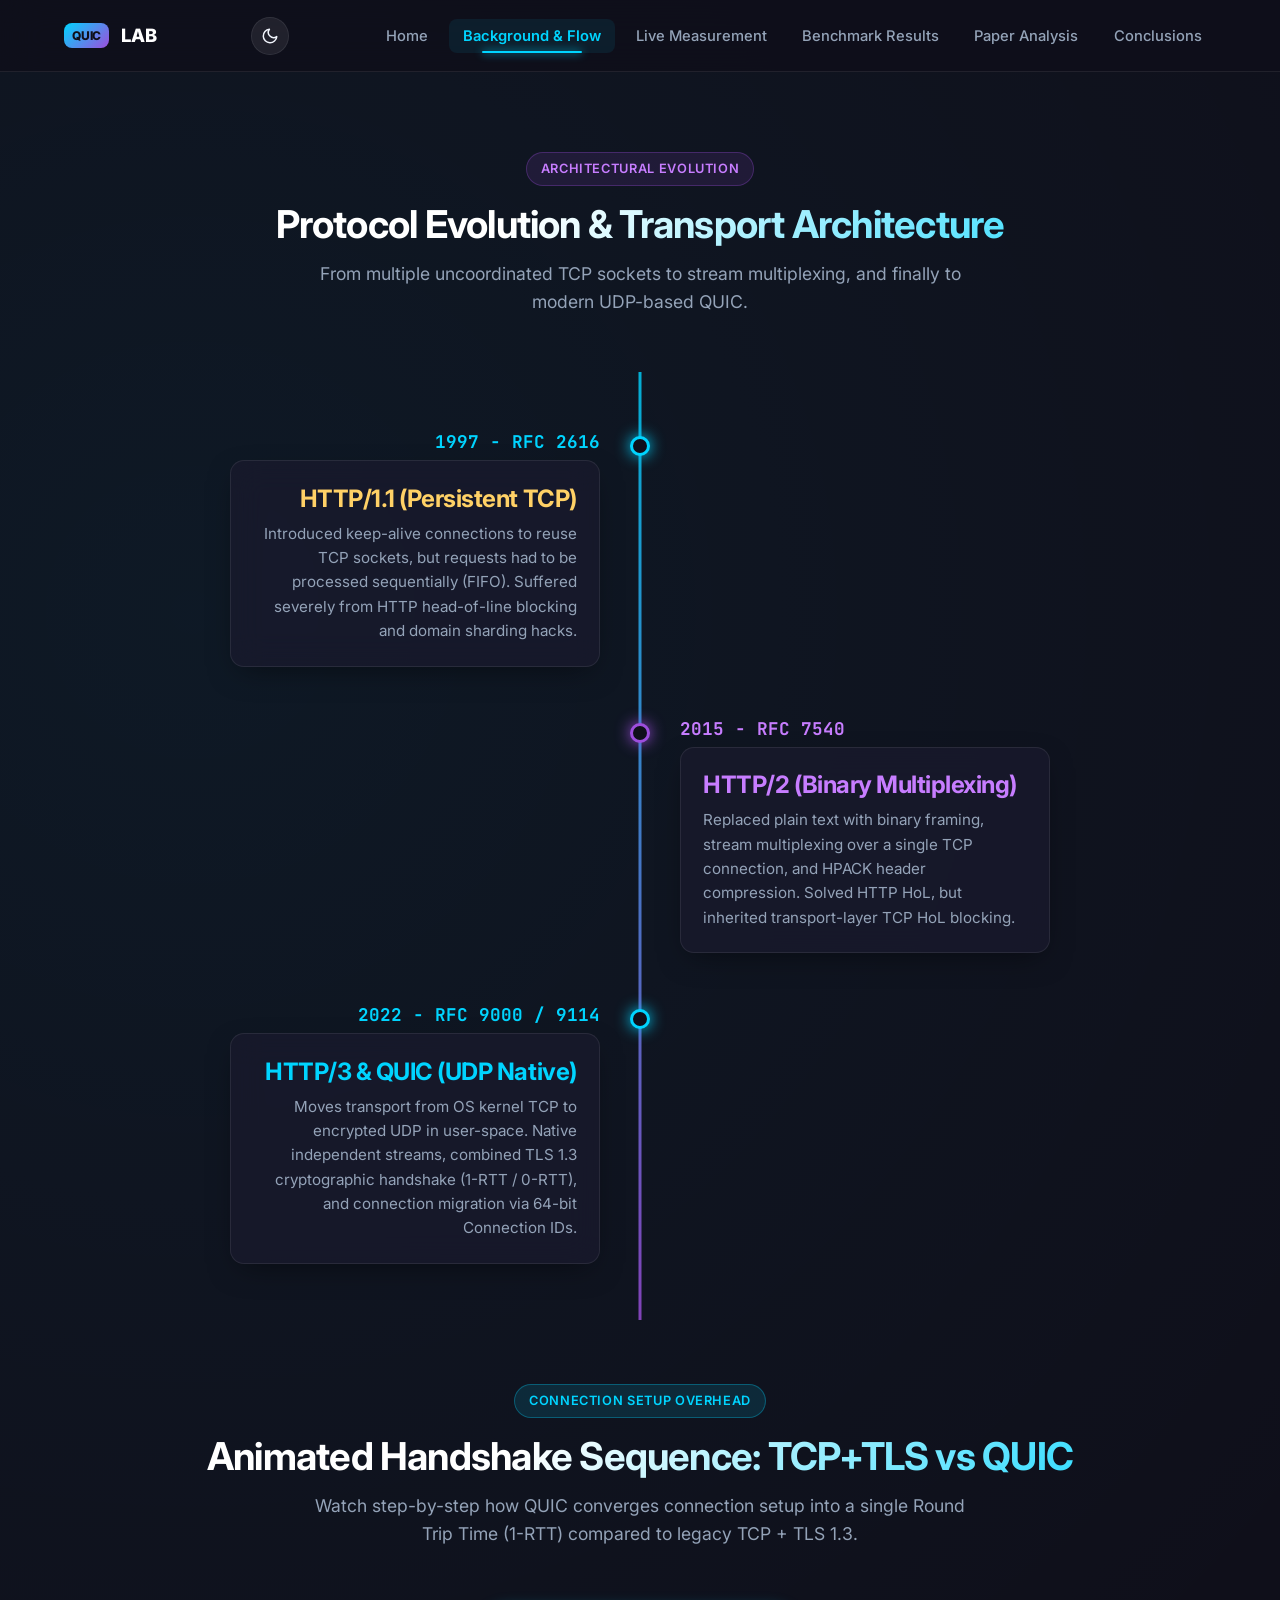
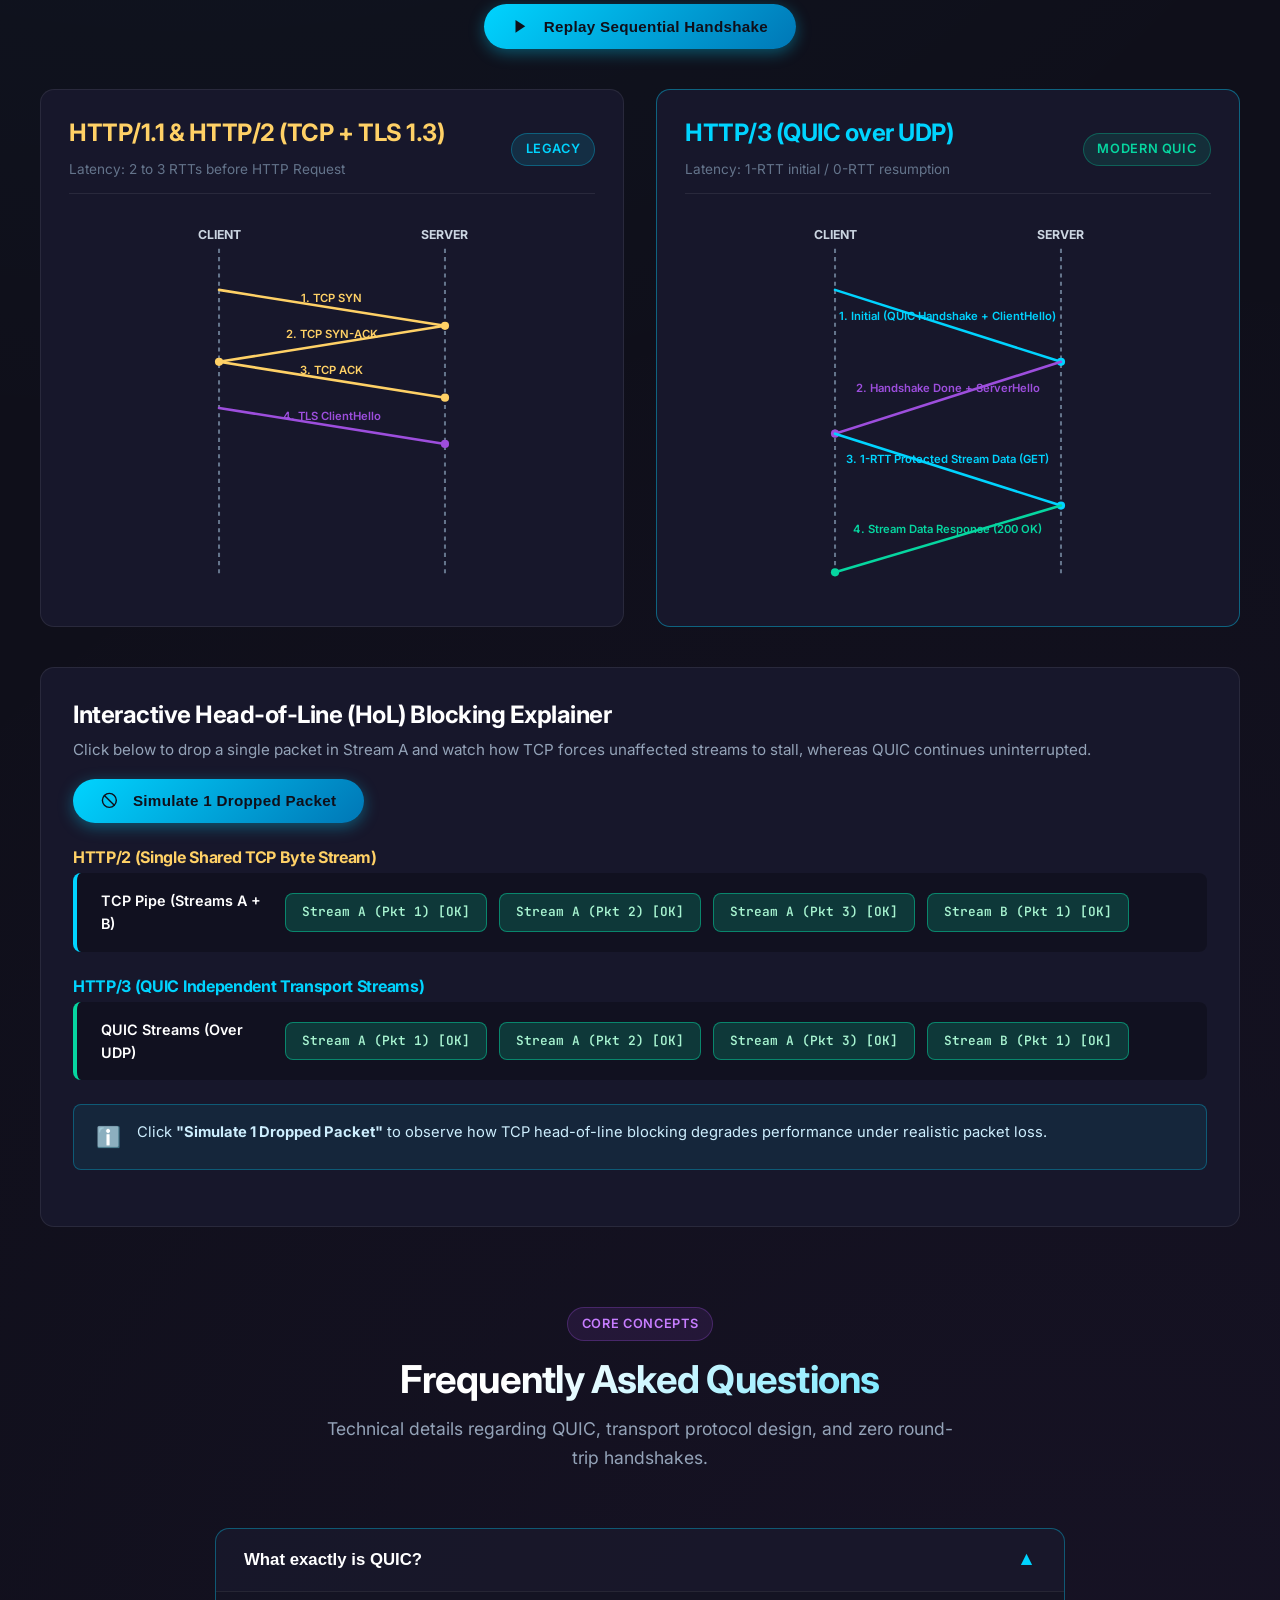
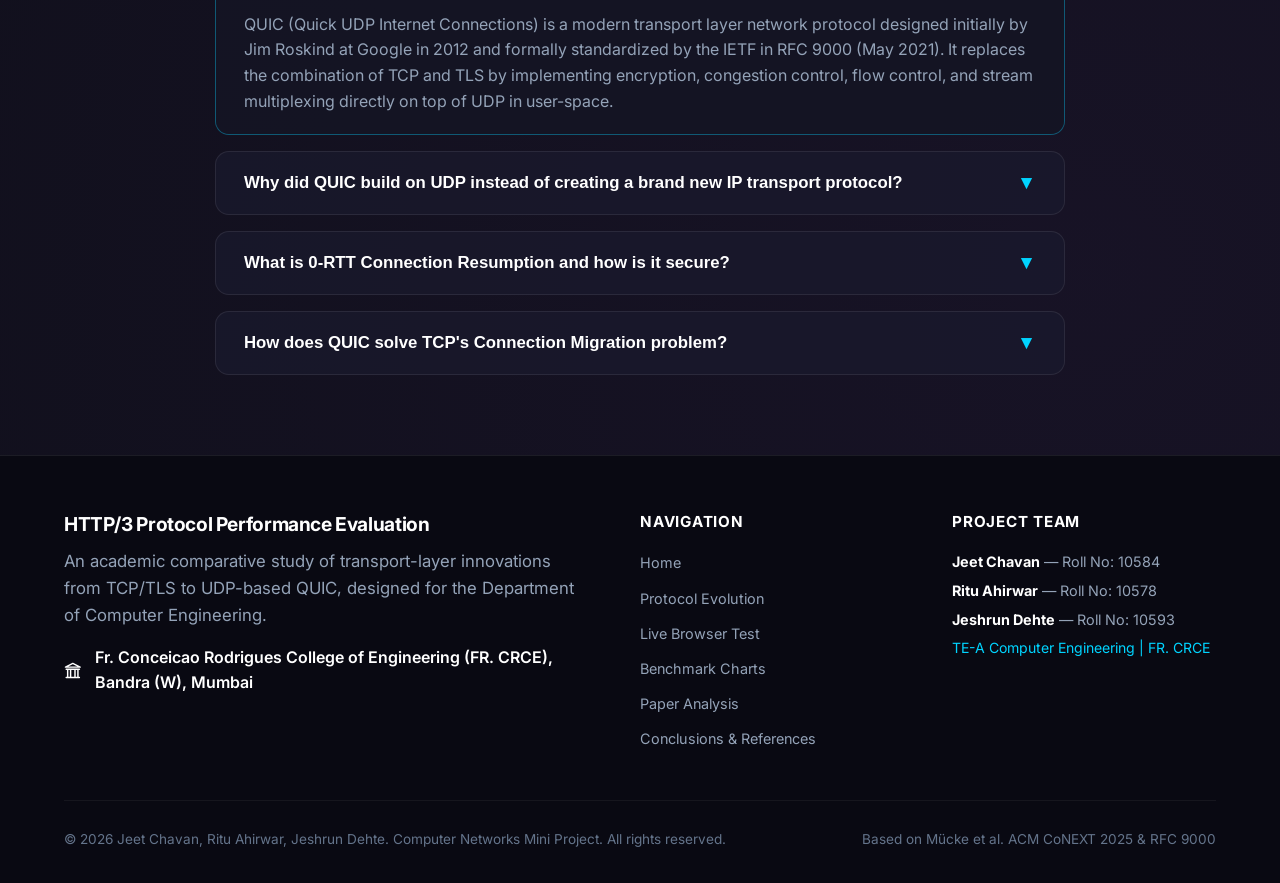
==== commit 14ebe203: "Add additional features in QUICLAB" ====
--- a/background.html
+++ b/background.html
@@ -1,6 +1,7 @@
 <!DOCTYPE html>
 <html lang="en">
 <head>
+  <script>(function(){const t=localStorage.getItem("quiclab-theme")||"dark";document.documentElement.setAttribute("data-theme",t);})();</script>
   <meta charset="UTF-8">
   <meta name="viewport" content="width=device-width, initial-scale=1.0">
   <title>Protocol Background & Handshakes | HTTP/1.1 vs HTTP/2 vs HTTP/3</title>
@@ -14,7 +15,7 @@
     <div class="container nav-container">
       <a href="index.html" class="nav-brand">
         <span class="brand-badge">QUIC</span>
-        <span>HTTP-Perf-Lab</span>
+        <span>LAB</span>
       </a>
 
       <button class="nav-toggle" aria-label="Toggle Navigation" aria-expanded="false">☰</button>
@@ -85,7 +86,7 @@
     </div>
 
     <div style="text-align:center; margin-bottom:1.5rem;">
-      <button class="btn btn-primary" id="replay-handshake-btn">▶ Replay Sequential Handshake</button>
+      <button class="btn btn-primary" id="replay-handshake-btn"><svg class="ui-icon" viewBox="0 0 24 24" style="margin-right:0.35rem;"><polygon points="5 3 19 12 5 21 5 3"></polygon></svg>Replay Sequential Handshake</button>
     </div>
 
     <div class="diagram-container">
@@ -151,7 +152,7 @@
             Click below to drop a single packet in Stream A and watch how TCP forces unaffected streams to stall, whereas QUIC continues uninterrupted.
           </p>
         </div>
-        <button class="btn btn-primary" id="simulate-loss-btn">💥 Simulate 1 Dropped Packet</button>
+        <button class="btn btn-primary" id="simulate-loss-btn"><svg class="ui-icon ui-icon-stroke" viewBox="0 0 24 24" style="margin-right:0.35rem;"><circle cx="12" cy="12" r="10"></circle><line x1="4.93" y1="4.93" x2="19.07" y2="19.07"></line></svg>Simulate 1 Dropped Packet</button>
       </div>
 
       <div class="hol-streams">
@@ -160,10 +161,10 @@
           <div class="stream-row" id="h2-hol-stream">
             <div class="stream-label">TCP Pipe (Streams A + B)</div>
             <div class="stream-track">
-              <div class="packet-pill packet-ok">Stream A (Pkt 1) ✓</div>
-              <div class="packet-pill packet-ok">Stream A (Pkt 2) ✓</div>
-              <div class="packet-pill packet-ok">Stream A (Pkt 3) ✓</div>
-              <div class="packet-pill packet-ok">Stream B (Pkt 1) ✓</div>
+              <div class="packet-pill packet-ok">Stream A (Pkt 1) [OK]</div>
+              <div class="packet-pill packet-ok">Stream A (Pkt 2) [OK]</div>
+              <div class="packet-pill packet-ok">Stream A (Pkt 3) [OK]</div>
+              <div class="packet-pill packet-ok">Stream B (Pkt 1) [OK]</div>
             </div>
           </div>
         </div>
@@ -173,10 +174,10 @@
           <div class="stream-row" id="h3-hol-stream" style="border-left-color: var(--accent-green);">
             <div class="stream-label">QUIC Streams (Over UDP)</div>
             <div class="stream-track">
-              <div class="packet-pill packet-ok">Stream A (Pkt 1) ✓</div>
-              <div class="packet-pill packet-ok">Stream A (Pkt 2) ✓</div>
-              <div class="packet-pill packet-ok">Stream A (Pkt 3) ✓</div>
-              <div class="packet-pill packet-ok">Stream B (Pkt 1) ✓</div>
+              <div class="packet-pill packet-ok">Stream A (Pkt 1) [OK]</div>
+              <div class="packet-pill packet-ok">Stream A (Pkt 2) [OK]</div>
+              <div class="packet-pill packet-ok">Stream A (Pkt 3) [OK]</div>
+              <div class="packet-pill packet-ok">Stream B (Pkt 1) [OK]</div>
             </div>
           </div>
         </div>
@@ -246,7 +247,7 @@
           <h4>HTTP/3 Protocol Performance Evaluation</h4>
           <p>An academic comparative study of transport-layer innovations from TCP/TLS to UDP-based QUIC, designed for the Department of Computer Engineering.</p>
           <div class="crce-badge">
-            🏛️ Fr. Conceicao Rodrigues College of Engineering (FR. CRCE), Bandra (W), Mumbai
+            <svg class="ui-icon ui-icon-stroke" viewBox="0 0 24 24" style="margin-right:0.35rem;"><path d="M3 21h18M3 10h18M5 10v11M19 10v11M9 10v11M15 10v11M12 2L2 7h20L12 2z"></path></svg>Fr. Conceicao Rodrigues College of Engineering (FR. CRCE), Bandra (W), Mumbai
           </div>
         </div>
 
--- a/css/style.css
+++ b/css/style.css
@@ -24,6 +24,7 @@
   --accent-red: #ef476f;
 
   --text-main: #f0f4fc;
+  --text-heading: #ffffff;
   --text-muted: #94a3b8;
   --text-dim: #64748b;
 
@@ -42,6 +43,364 @@
 
   --transition-fast: 0.2s ease;
   --transition-smooth: 0.35s cubic-bezier(0.16, 1, 0.3, 1);
+}
+
+/* ==========================================================================
+   Light Mode Theme Overrides
+   ========================================================================== */
+[data-theme="light"] {
+  --bg-primary: #f8fafc;
+  --bg-secondary: #ffffff;
+  --bg-card: rgba(255, 255, 255, 0.9);
+  --bg-card-hover: #ffffff;
+  --bg-glass: rgba(255, 255, 255, 0.88);
+  --border-glass: rgba(15, 23, 42, 0.1);
+  --border-accent: rgba(2, 132, 199, 0.35);
+
+  --accent-cyan: #0284c7; /* Contrast-safe sapphire cyan */
+  --accent-cyan-glow: rgba(2, 132, 199, 0.2);
+  --accent-purple: #7c3aed;
+  --accent-pink: #db2777;
+  --accent-green: #059669;
+  --accent-yellow: #b45309;
+  --accent-red: #dc2626;
+
+  --text-main: #1e293b;
+  --text-heading: #0f172a;
+  --text-muted: #475569;
+  --text-dim: #64748b;
+
+  --shadow-card: 0 10px 25px -5px rgba(15, 23, 42, 0.08), 0 8px 10px -6px rgba(15, 23, 42, 0.04);
+  --shadow-glow: 0 0 20px rgba(2, 132, 199, 0.12);
+  --shadow-glow-purple: 0 0 20px rgba(124, 58, 237, 0.12);
+}
+
+[data-theme="light"] body {
+  background-color: var(--bg-primary);
+  background-image: 
+    radial-gradient(circle at 15% 15%, rgba(2, 132, 199, 0.04) 0%, transparent 40%),
+    radial-gradient(circle at 85% 85%, rgba(124, 58, 237, 0.04) 0%, transparent 45%);
+}
+
+[data-theme="light"] h1, 
+[data-theme="light"] h2, 
+[data-theme="light"] h3, 
+[data-theme="light"] h4, 
+[data-theme="light"] h5, 
+[data-theme="light"] h6 {
+  color: var(--text-heading) !important;
+}
+
+[data-theme="light"] strong {
+  color: var(--text-heading) !important;
+}
+
+/* Ensure any hardcoded inline white colors adapt seamlessly in light mode */
+[data-theme="light"] [style*="color: #fff"],
+[data-theme="light"] [style*="color:#fff"],
+[data-theme="light"] [style*="color: #ffffff"],
+[data-theme="light"] [style*="color:#ffffff"] {
+  color: var(--text-heading) !important;
+}
+
+[data-theme="light"] [style*="color: #cbd5e1"],
+[data-theme="light"] [style*="color:#cbd5e1"] {
+  color: var(--text-main) !important;
+}
+
+[data-theme="light"] .section-title h2 {
+  background: linear-gradient(135deg, #0f172a 40%, var(--accent-cyan) 100%);
+  -webkit-background-clip: text;
+  -webkit-text-fill-color: transparent;
+}
+
+[data-theme="light"] .stat-value,
+[data-theme="light"] .stat-card-clean .stat-num,
+[data-theme="light"] .metric-value,
+[data-theme="light"] .metric-badge,
+[data-theme="light"] .hero-stat-value {
+  color: var(--text-heading) !important;
+}
+
+[data-theme="light"] .stat-label,
+[data-theme="light"] .stat-desc,
+[data-theme="light"] .metric-desc,
+[data-theme="light"] .hero-subtitle {
+  color: var(--text-muted) !important;
+}
+
+[data-theme="light"] .nav-brand {
+  color: var(--text-heading);
+}
+
+[data-theme="light"] .nav-brand span:last-child {
+  color: var(--text-heading);
+}
+
+[data-theme="light"] .nav-brand .brand-badge {
+  color: #ffffff;
+  background: linear-gradient(135deg, #0284c7, #7c3aed);
+}
+
+[data-theme="light"] .site-header {
+  background: rgba(255, 255, 255, 0.85);
+  border-bottom: 1px solid var(--border-glass);
+}
+
+[data-theme="light"] .site-header.scrolled {
+  background: rgba(255, 255, 255, 0.95);
+  box-shadow: 0 4px 20px rgba(0, 0, 0, 0.06);
+}
+
+[data-theme="light"] .nav-link {
+  color: var(--text-muted);
+}
+
+[data-theme="light"] .nav-link:hover,
+[data-theme="light"] .nav-link.active {
+  color: var(--accent-cyan);
+}
+
+[data-theme="light"] .stream-row {
+  background: rgba(241, 245, 249, 0.9);
+  border: 1px solid var(--border-glass);
+  border-left: 4px solid var(--accent-cyan);
+}
+
+[data-theme="light"] .stream-label {
+  color: var(--text-heading);
+}
+
+[data-theme="light"] .diagram-box {
+  background: #ffffff;
+  border-color: #e2e8f0;
+  box-shadow: 0 4px 20px rgba(0, 0, 0, 0.04);
+}
+
+[data-theme="light"] .diagram-svg text {
+  fill: #334155;
+}
+
+[data-theme="light"] .diagram-svg line {
+  stroke: #cbd5e1;
+}
+
+[data-theme="light"] .hol-container {
+  background: #ffffff;
+  border-color: #e2e8f0;
+}
+
+[data-theme="light"] .chart-card {
+  background: #ffffff;
+  border-color: #e2e8f0;
+  box-shadow: 0 4px 20px rgba(0, 0, 0, 0.04);
+}
+
+[data-theme="light"] .custom-table th {
+  background: #f1f5f9;
+  color: #0f172a;
+}
+
+[data-theme="light"] .custom-table td {
+  background: #ffffff;
+  color: #1e293b;
+  border-color: #e2e8f0;
+}
+
+[data-theme="light"] .custom-table tr:hover td {
+  background: #f8fafc;
+}
+
+[data-theme="light"] .faq-item {
+  background: #ffffff;
+  border-color: #e2e8f0;
+}
+
+[data-theme="light"] .faq-question {
+  color: var(--text-heading);
+}
+
+[data-theme="light"] .faq-answer {
+  color: var(--text-muted);
+}
+
+[data-theme="light"] .site-footer {
+  background: #f1f5f9;
+  border-top: 1px solid #e2e8f0;
+}
+
+[data-theme="light"] .crce-badge {
+  background: #ffffff;
+  border-color: #cbd5e1;
+  color: #0f172a;
+}
+
+[data-theme="light"] .takeaway-card {
+  background: #ffffff;
+  border-color: #e2e8f0;
+  box-shadow: 0 4px 15px rgba(0, 0, 0, 0.03);
+}
+
+[data-theme="light"] .glass-card {
+  background: #ffffff;
+  border-color: #e2e8f0;
+  box-shadow: 0 4px 20px rgba(0, 0, 0, 0.04);
+}
+
+[data-theme="light"] .reference-item {
+  background: #f8fafc;
+  border-color: #e2e8f0;
+  border-left-color: var(--accent-cyan);
+}
+
+[data-theme="light"] .alert-box {
+  background: rgba(2, 132, 199, 0.06);
+  border-color: rgba(2, 132, 199, 0.3);
+  color: #0f172a;
+}
+
+[data-theme="light"] .paper-citation-card {
+  background: #ffffff;
+  border: 1px solid #e2e8f0;
+  box-shadow: 0 4px 20px rgba(0, 0, 0, 0.05);
+}
+
+[data-theme="light"] .paper-citation-card::after {
+  color: rgba(15, 23, 42, 0.05);
+}
+
+[data-theme="light"] .quote-box {
+  color: #334155;
+  border-left-color: var(--accent-cyan);
+  background: rgba(2, 132, 199, 0.04);
+  padding: 1rem 1.25rem;
+  border-radius: 0 var(--radius-sm) var(--radius-sm) 0;
+}
+
+[data-theme="light"] .paper-meta {
+  color: var(--accent-cyan);
+}
+
+[data-theme="light"] .metric-card {
+  background: #ffffff;
+  border-color: #e2e8f0;
+  box-shadow: 0 4px 20px rgba(0, 0, 0, 0.04);
+}
+
+[data-theme="light"] .metric-card-top h3 {
+  color: var(--text-heading);
+}
+
+[data-theme="light"] .fastest-pill {
+  background: rgba(5, 150, 105, 0.12);
+  color: #047857;
+  border-color: rgba(5, 150, 105, 0.3);
+}
+
+[data-theme="light"] .badge.status-text {
+  background: rgba(15, 23, 42, 0.06);
+  border-color: rgba(15, 23, 42, 0.12);
+  color: #475569;
+}
+
+[data-theme="light"] .packet-ok {
+  background: #ecfdf5;
+  border: 1.5px solid #6ee7b7;
+  color: #065f46;
+}
+
+[data-theme="light"] .packet-lost {
+  background: #fff1f2;
+  border: 1.5px solid #fda4af;
+  color: #9f1239;
+}
+
+[data-theme="light"] .packet-blocked {
+  background: #fffbeb;
+  border: 1.5px dashed #fcd34d;
+  color: #92400e;
+}
+
+[data-theme="light"] .paper-title,
+[data-theme="light"] .footer-brand h4,
+[data-theme="light"] .footer-links h5,
+[data-theme="light"] .footer-contact h5,
+[data-theme="light"] .custom-table th,
+[data-theme="light"] .faq-question {
+  color: var(--text-heading) !important;
+}
+
+[data-theme="light"] .student-meta-item span:last-child {
+  color: var(--text-heading) !important;
+}
+
+[data-theme="light"] .timing-row {
+  border-color: #f1f5f9;
+}
+
+[data-theme="light"] .timing-row span:first-child {
+  color: var(--text-muted);
+}
+
+[data-theme="light"] .timing-row span:last-child {
+  color: var(--text-heading);
+}
+
+[data-theme="light"] .particles-bg .particle {
+  opacity: 0.15 !important;
+}
+
+/* Theme Toggle Button Styling */
+.theme-toggle {
+  background: rgba(255, 255, 255, 0.08);
+  border: 1px solid var(--border-glass);
+  color: var(--text-main);
+  border-radius: var(--radius-full);
+  width: 38px;
+  height: 38px;
+  display: inline-flex;
+  align-items: center;
+  justify-content: center;
+  cursor: pointer;
+  transition: all var(--transition-fast);
+  padding: 0;
+  margin-left: 0.75rem;
+  flex-shrink: 0;
+}
+
+.theme-toggle:hover {
+  background: rgba(255, 255, 255, 0.16);
+  border-color: var(--accent-cyan);
+  color: var(--accent-cyan);
+  transform: scale(1.08);
+}
+
+.theme-toggle .sun-icon {
+  display: none;
+}
+
+.theme-toggle .moon-icon {
+  display: block;
+}
+
+[data-theme="light"] .theme-toggle {
+  background: rgba(15, 23, 42, 0.06);
+  border-color: rgba(15, 23, 42, 0.12);
+  color: #0f172a;
+}
+
+[data-theme="light"] .theme-toggle:hover {
+  background: rgba(15, 23, 42, 0.12);
+  border-color: var(--accent-cyan);
+  color: var(--accent-cyan);
+}
+
+[data-theme="light"] .theme-toggle .sun-icon {
+  display: block;
+}
+
+[data-theme="light"] .theme-toggle .moon-icon {
+  display: none;
 }
 
 /* Base Reset */
@@ -72,7 +431,7 @@
 
 /* Typography */
 h1, h2, h3, h4, h5, h6 {
-  color: #ffffff;
+  color: var(--text-heading, #ffffff);
   font-weight: 700;
   line-height: 1.25;
   letter-spacing: -0.02em;
@@ -230,6 +589,41 @@
   opacity: 0.4;
   cursor: not-allowed;
   pointer-events: none;
+}
+
+/* Professional Inline SVG Icons */
+.ui-icon {
+  display: inline-block;
+  width: 1.1em;
+  height: 1.1em;
+  vertical-align: -0.18em;
+  fill: currentColor;
+  flex-shrink: 0;
+}
+
+.ui-icon-stroke {
+  fill: none;
+  stroke: currentColor;
+  stroke-width: 2;
+  stroke-linecap: round;
+  stroke-linejoin: round;
+}
+
+.takeaway-icon {
+  display: inline-flex;
+  align-items: center;
+  justify-content: center;
+  width: 44px;
+  height: 44px;
+  border-radius: 10px;
+  background: rgba(255, 255, 255, 0.05);
+  border: 1px solid var(--border-glass);
+  margin-bottom: 0.75rem;
+}
+
+.takeaway-icon svg {
+  width: 24px;
+  height: 24px;
 }
 
 /* ==========================================================================
@@ -267,7 +661,7 @@
   gap: 0.75rem;
   font-weight: 800;
   font-size: 1.15rem;
-  color: #ffffff;
+  color: var(--text-heading);
   letter-spacing: -0.01em;
 }
 
@@ -1345,3 +1739,291 @@
     display: block;
   }
 }
+
+/* ==========================================================================
+   Print Stylesheet for Clean Academic PDF & Report Generation
+   ========================================================================== */
+@media print {
+  *, *::before, *::after {
+    background: transparent !important;
+    color: #0f172a !important; /* High-contrast dark ink for crisp text */
+    box-shadow: none !important;
+    text-shadow: none !important;
+    filter: none !important;
+    opacity: 1 !important;
+    transform: none !important;
+  }
+
+  body {
+    background: #ffffff !important;
+    color: #0f172a !important;
+    font-size: 11pt !important;
+    line-height: 1.5 !important;
+    padding: 0 !important;
+    margin: 0 !important;
+  }
+
+  /* Hide screen-only interactive & navigational elements */
+  .site-header,
+  .nav-toggle,
+  .nav-links,
+  .hero-actions,
+  .btn,
+  button,
+  #btn-print-report,
+  .no-print,
+  .particles-bg {
+    display: none !important;
+  }
+
+  .container {
+    max-width: 100% !important;
+    width: 100% !important;
+    padding: 0 1rem !important;
+    margin: 0 !important;
+  }
+
+  main.section, .section {
+    padding: 1rem 0 !important;
+  }
+
+  /* Headings & Title Hierarchy */
+  h1, h2, h3, h4, h5, h6 {
+    color: #000000 !important;
+    font-weight: 700 !important;
+    page-break-after: avoid;
+    break-after: avoid;
+  }
+
+  h1 { font-size: 22pt !important; margin-bottom: 0.5rem !important; }
+  h2 { font-size: 17pt !important; margin-top: 0.5rem !important; margin-bottom: 0.5rem !important; }
+  h3 { font-size: 13pt !important; margin-bottom: 0.35rem !important; }
+  h4 { font-size: 11pt !important; }
+  p {
+    color: #334155 !important;
+    font-size: 10.5pt !important;
+    margin-bottom: 0.6rem !important;
+  }
+
+  .section-title {
+    margin-bottom: 1.5rem !important;
+    text-align: left !important;
+  }
+
+  .badge {
+    border: 1px solid #0284c7 !important;
+    color: #0369a1 !important;
+    background: #f0f9ff !important;
+    font-weight: 700 !important;
+    font-size: 8.5pt !important;
+    display: inline-block !important;
+    padding: 0.2rem 0.5rem !important;
+    border-radius: 4px !important;
+    margin-bottom: 0.4rem !important;
+  }
+
+  /* Key Takeaway Cards */
+  .takeaways-grid {
+    display: grid !important;
+    grid-template-columns: repeat(3, 1fr) !important;
+    gap: 1rem !important;
+    margin-bottom: 1.5rem !important;
+  }
+
+  .takeaway-card {
+    border: 1.5px solid #cbd5e1 !important;
+    background: #f8fafc !important;
+    border-radius: 8px !important;
+    padding: 1rem !important;
+    position: relative !important;
+    page-break-inside: avoid;
+    break-inside: avoid;
+  }
+
+  .takeaway-number {
+    position: absolute !important;
+    top: 0.5rem !important;
+    right: 0.75rem !important;
+    font-size: 16pt !important;
+    font-weight: 800 !important;
+    color: #94a3b8 !important;
+    opacity: 1 !important;
+  }
+
+  .takeaway-icon {
+    font-size: 1.5rem !important;
+    margin-bottom: 0.35rem !important;
+  }
+
+  .takeaway-card h3 {
+    color: #0f172a !important;
+    font-size: 11pt !important;
+    margin-bottom: 0.4rem !important;
+  }
+
+  .takeaway-card p {
+    font-size: 9.5pt !important;
+    line-height: 1.45 !important;
+    color: #334155 !important;
+  }
+
+  /* Glass Card / Limitations */
+  .glass-card {
+    border: 1.5px solid #cbd5e1 !important;
+    background: #f8fafc !important;
+    border-radius: 8px !important;
+    padding: 1.25rem !important;
+    margin-bottom: 1.5rem !important;
+    page-break-inside: avoid;
+    break-inside: avoid;
+  }
+
+  .glass-card h3 {
+    color: #0f172a !important;
+    border-bottom: 1px solid #cbd5e1 !important;
+    padding-bottom: 0.4rem !important;
+    margin-bottom: 0.75rem !important;
+  }
+
+  .glass-card h4 {
+    color: #0f172a !important;
+  }
+
+  /* References Section */
+  .references-list {
+    list-style: none !important;
+    padding: 0 !important;
+    margin: 0 !important;
+  }
+
+  .reference-item {
+    border-left: 3.5px solid #0284c7 !important;
+    background: #f8fafc !important;
+    border-top: 1px solid #e2e8f0 !important;
+    border-right: 1px solid #e2e8f0 !important;
+    border-bottom: 1px solid #e2e8f0 !important;
+    border-radius: 0 6px 6px 0 !important;
+    padding: 0.6rem 0.8rem !important;
+    margin-bottom: 0.6rem !important;
+    font-size: 9.5pt !important;
+    line-height: 1.45 !important;
+    color: #1e293b !important;
+    page-break-inside: avoid;
+    break-inside: avoid;
+  }
+
+  .reference-item strong {
+    color: #0284c7 !important;
+  }
+
+  /* Footer on Print - Clean Project Attribution */
+  .site-footer {
+    border-top: 2px solid #0f172a !important;
+    background: #ffffff !important;
+    padding-top: 1rem !important;
+    margin-top: 2rem !important;
+    page-break-inside: avoid;
+    break-inside: avoid;
+  }
+
+  .footer-links {
+    display: none !important; /* Hide website navigation links in document */
+  }
+
+  .footer-grid {
+    display: flex !important;
+    justify-content: space-between !important;
+    gap: 1.5rem !important;
+  }
+
+  .footer-brand h4 {
+    color: #000000 !important;
+    font-size: 11pt !important;
+    margin-bottom: 0.25rem !important;
+  }
+
+  .footer-brand p {
+    font-size: 9pt !important;
+    color: #475569 !important;
+    max-width: 450px !important;
+  }
+
+  .crce-badge {
+    border: 1px solid #cbd5e1 !important;
+    background: #f1f5f9 !important;
+    color: #0f172a !important;
+    font-weight: 600 !important;
+    font-size: 8.5pt !important;
+    padding: 0.3rem 0.6rem !important;
+    border-radius: 4px !important;
+    display: inline-block !important;
+    margin-top: 0.4rem !important;
+  }
+
+  .footer-contact h5 {
+    color: #000000 !important;
+    font-size: 10pt !important;
+    margin-bottom: 0.3rem !important;
+  }
+
+  .footer-contact p {
+    font-size: 9pt !important;
+    margin-bottom: 0.2rem !important;
+    color: #1e293b !important;
+  }
+
+  .footer-contact strong {
+    color: #000000 !important;
+  }
+
+  /* Academic Report Header */
+  .report-header-card {
+    border-top: 3.5px solid #0284c7 !important;
+    border-bottom: 2px solid #cbd5e1 !important;
+    margin-bottom: 1.5rem !important;
+    padding-bottom: 1rem !important;
+  }
+
+  /* Tables in Academic Report */
+  .custom-table {
+    width: 100% !important;
+    border-collapse: collapse !important;
+    margin-top: 0.5rem !important;
+    margin-bottom: 0.75rem !important;
+    font-size: 9pt !important;
+    page-break-inside: avoid;
+    break-inside: avoid;
+  }
+
+  .custom-table th {
+    background: #f1f5f9 !important;
+    color: #0f172a !important;
+    font-weight: 700 !important;
+    border: 1px solid #cbd5e1 !important;
+    padding: 6px 8px !important;
+    text-align: left !important;
+  }
+
+  .custom-table td {
+    background: #ffffff !important;
+    color: #1e293b !important;
+    border: 1px solid #cbd5e1 !important;
+    padding: 6px 8px !important;
+  }
+
+  .alert-box {
+    background: #f0fdf4 !important;
+    border: 1px solid #86efac !important;
+    color: #166534 !important;
+    border-radius: 6px !important;
+    padding: 0.6rem 0.8rem !important;
+  }
+
+
+
+  @page {
+    margin: 1.2cm;
+    size: A4 portrait;
+  }
+}
+
